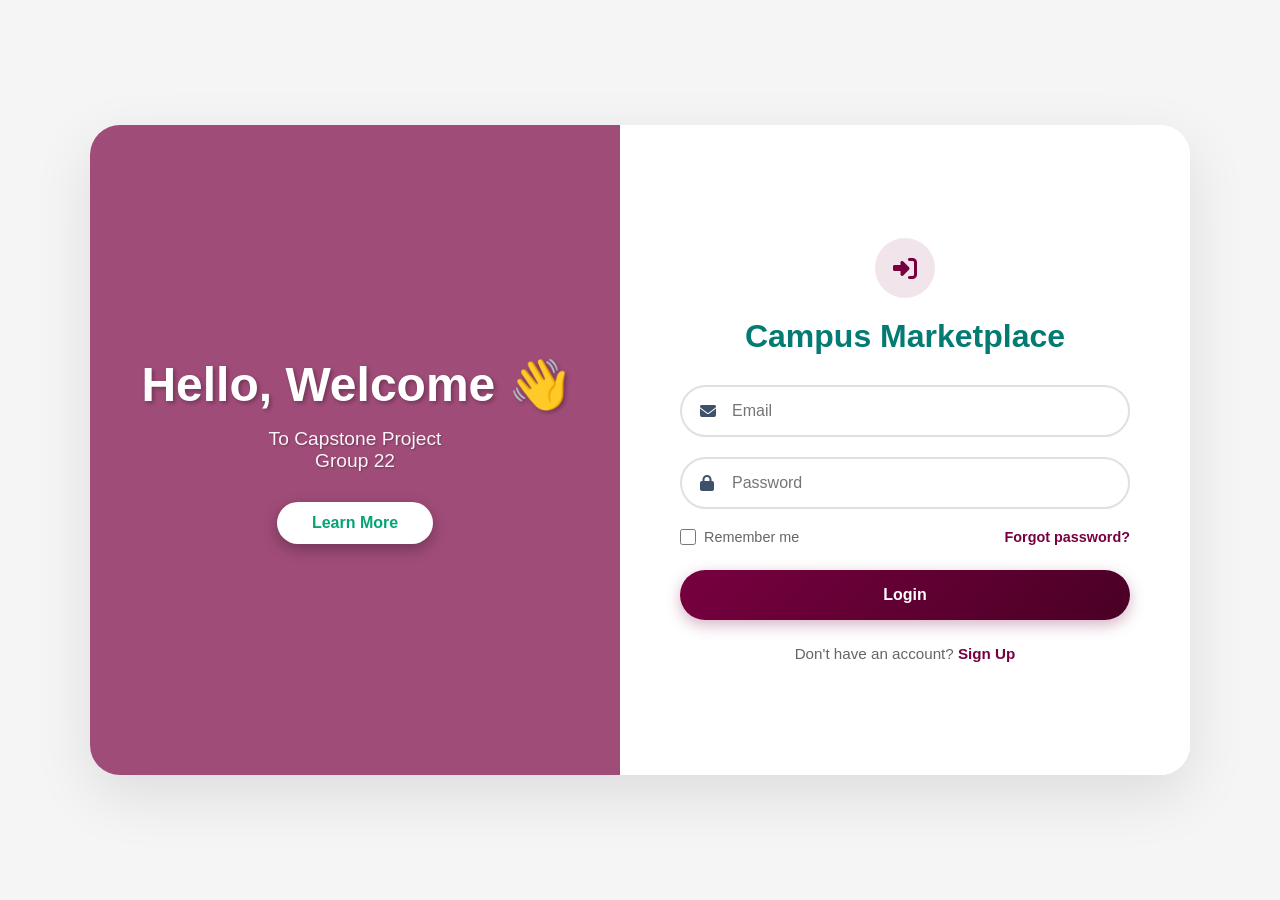
==== index.html @ 4e8b6c68 "first commit" ====
<!DOCTYPE html>
<html lang="en">
<head>
  <meta charset="UTF-8">
  <meta name="viewport" content="width=device-width, initial-scale=1.0">
  <title>Campus Marketplace - Authentication</title>
  <!-- In your <head>, fix this line: -->
<link rel="stylesheet" href="https://cdnjs.cloudflare.com/ajax/libs/font-awesome/6.5.0/css/all.min.css">
<!-- (removed trailing spaces) -->
  <link rel="stylesheet" href="css/style.css">
</head>
<body>

<div class="auth-container">
  <!-- Left Side - Changes based on form -->
  <div class="auth-left login-bg" id="authLeft">
    <div class="auth-left-content">
      <h1 id="leftTitle">Hello, Welcome 👋</h1>
      <p id="leftSubtitle">To Capstone Project<br>Group 22</p>
      <button class="learn-more-btn">Learn More</button>
    </div>
  </div>

  <!-- Right Side - Login Form -->
  <div class="auth-right" id="loginForm">
    <div class="auth-icon">
      <i class="fas fa-sign-in-alt"></i>
    </div>
    <h2>Campus Marketplace</h2>
    
    <form onsubmit="handleLogin(event)">
      <div class="form-group">
        <i class="fas fa-envelope"></i>
        <input type="email" id="loginEmail" placeholder="Email" required>
      </div>
      
      <div class="form-group">
        <i class="fas fa-lock"></i>
        <input type="password" id="loginPassword" placeholder="Password" required>
      </div>
      
      <div class="form-options">
        <label class="remember-me">
          <input type="checkbox">
          Remember me
        </label>
        <a href="#" class="forgot-password">Forgot password?</a>
      </div>
      
      <button type="submit" class="submit-btn">Login</button>
    </form>
    
    <div class="auth-switch">
      Don't have an account? <a onclick="showSignup()">Sign Up</a>
    </div>
  </div>

  <!-- Right Side - Signup Form -->
  <div class="auth-right hidden" id="signupForm">
    <div class="auth-icon">
      <i class="fas fa-user-plus"></i>
    </div>
    <h2>Create Account</h2>
    
    <form onsubmit="handleSignup(event)">
      <div class="form-group">
        <i class="fas fa-user"></i>
        <input type="text" id="signupName" placeholder="Full Name" required>
      </div>
      
      <div class="form-group">
        <i class="fas fa-envelope"></i>
        <input type="email" id="signupEmail" placeholder="Email" required>
      </div>
      
      <div class="form-group">
        <i class="fas fa-lock"></i>
        <input type="password" id="signupPassword" placeholder="Password" required minlength="6">
      </div>
      
      <label class="terms-checkbox">
        <input type="checkbox" id="termsAgree" required>
        <span>I agree to <a href="#">Terms & Conditions</a></span>
      </label>
      
      <p id="signupError" class="error-message"></p>
      
      <button type="submit" class="submit-btn">Sign Up</button>
    </form>
    
    <div class="auth-switch">
      Already have an account? <a onclick="showLogin()">Login</a>
    </div>
  </div>
</div>

<script src="js/script.js"></script>
<script>
// Toggle to Signup with different background image
function showSignup() {
  document.getElementById('loginForm').classList.add('hidden');
  document.getElementById('signupForm').classList.remove('hidden');
  
  // Change background image
  var leftPanel = document.getElementById('authLeft');
  leftPanel.classList.remove('login-bg');
  leftPanel.classList.add('signup-bg');
  
  // Change content
  document.getElementById('leftTitle').textContent = 'Join Us 👋';
  document.getElementById('leftSubtitle').innerHTML = 'Create your account<br>Group 22';
  document.querySelector('#signupForm .auth-icon i').className = 'fas fa-user-plus';
}

// Toggle to Login with different background image
function showLogin() {
  document.getElementById('signupForm').classList.add('hidden');
  document.getElementById('loginForm').classList.remove('hidden');
  
  // Change background image
  var leftPanel = document.getElementById('authLeft');
  leftPanel.classList.remove('signup-bg');
  leftPanel.classList.add('login-bg');
  
  // Change content
  document.getElementById('leftTitle').textContent = 'Hello, Welcome 👋';
  document.getElementById('leftSubtitle').innerHTML = 'To Capstone Project<br>Group 22';
  document.querySelector('#loginForm .auth-icon i').className = 'fas fa-sign-in-alt';
}

// Handle Login
function handleLogin(event) {
  event.preventDefault();
  
  var email = document.getElementById('loginEmail').value.trim();
  var password = document.getElementById('loginPassword').value.trim();
  
  if (!email || !password) {
    alert('Please fill in all fields');
    return;
  }
  
  if (login(email, password)) {
    window.location.href = 'dashboard.html';
  } else {
    alert('Invalid email or password');
  }
}

// Handle Signup
function handleSignup(event) {
  event.preventDefault();
  
  var name = document.getElementById('signupName').value.trim();
  var email = document.getElementById('signupEmail').value.trim();
  var password = document.getElementById('signupPassword').value.trim();
  var terms = document.getElementById('termsAgree').checked;
  
  if (!name || !email || !password) {
    alert('Please fill in all fields');
    return;
  }
  
  if (password.length < 6) {
    alert('Password must be at least 6 characters');
    return;
  }
  
  if (!terms) {
    alert('Please agree to Terms & Conditions');
    return;
  }
  
  if (signup(name, email, password)) {
    alert('Account created successfully! Please login.');
    showLogin();
  } else {
    var errorEl = document.getElementById('signupError');
    errorEl.textContent = 'Email already exists';
    errorEl.classList.add('show');
  }
}
</script>

</body>
</html>
---- css/style.css ----
* {
      margin: 0;
      padding: 0;
      box-sizing: border-box;
      font-family: 'Segoe UI', Tahoma, Geneva, Verdana, sans-serif;
    }

    body {
      min-height: 100vh;
      display: flex;
      align-items: center;
      justify-content: center;
      background: #f5f5f5;
      padding: 20px;
    }

    .auth-container {
      display: flex;
      width: 100%;
      max-width: 1100px;
      background: white;
      border-radius: 30px;
      overflow: hidden;
      box-shadow: 0 20px 60px rgba(0, 0, 0, 0.1);
      min-height: 650px;
    }

    /* Left Side - Image Background */
    .auth-left {
      flex: 1;
      position: relative;
      display: flex;
      flex-direction: column;
      justify-content: center;
      align-items: center;
      padding: 40px;
      color: white;
      overflow: hidden;
      background-size: cover;
      background-position: center;
      background-repeat: no-repeat;
      transition: all 0.5s ease;
    }

    /* Dark overlay for better text readability */
    .auth-left::before {
      content: '';
      position: absolute;
      top: 0;
      left: 0;
      right: 0;
      bottom: 0;
      background: rgba(120, 0, 64, 0.7);
      z-index: 1;
    }

    /* LOGIN Background Image */
    .auth-left.login-bg {
      background-image: url('/image/login-img.png');
    }

    /* SIGNUP Background Image */
    .auth-left.signup-bg {
      background-image: url('/image/logout\ -img.jpg');
    }

    .auth-left-content {
      position: relative;
      z-index: 2;
      text-align: center;
    }

    .auth-left h1 {
      font-size: 3rem;
      margin-bottom: 15px;
      font-weight: 700;
      text-shadow: 2px 2px 4px rgba(0,0,0,0.3);
    }

    .auth-left p {
      font-size: 1.2rem;
      margin-bottom: 30px;
      opacity: 0.95;
      text-shadow: 1px 1px 2px rgba(0,0,0,0.3);
    }

    .learn-more-btn {
      background: white;
      color: #03a575;
      padding: 12px 35px;
      border: none;
      border-radius: 25px;
      font-size: 1rem;
      font-weight: 600;
      cursor: pointer;
      transition: all 0.3s;
      box-shadow: 0 5px 15px rgba(0,0,0,0.3);
    }

    .learn-more-btn:hover {
      transform: translateY(-3px);
      box-shadow: 0 8px 20px rgba(0,0,0,0.4);
    }

    /* Right Side - Form */
    .auth-right {
      flex: 1;
      padding: 60px;
      display: flex;
      flex-direction: column;
      justify-content: center;
      background: white;
    }

    .auth-icon {
      width: 60px;
      height: 60px;
      background: rgba(120, 0, 64, 0.1);
      border-radius: 50%;
      display: flex;
      align-items: center;
      justify-content: center;
      margin: 0 auto 20px;
      color: #780040;
      font-size: 1.5rem;
    }

    .auth-right h2 {
      text-align: center;
      color: #037b73;
      font-size: 2rem;
      margin-bottom: 30px;
      font-weight: 700;
    }

    .form-group {
      margin-bottom: 20px;
      position: relative;
    }

    .form-group i {
      position: absolute;
      left: 20px;
      top: 50%;
      transform: translateY(-50%);
      color: #3d516b;
      font-size: 1rem;
    }

    .form-group input {
      width: 100%;
      padding: 15px 20px 15px 50px;
      border: 2px solid #e0e0e0;
      border-radius: 30px;
      font-size: 1rem;
      transition: all 0.3s;
      outline: none;
    }

    .form-group input:focus {
      border-color: #780040;
      box-shadow: 0 0 0 4px rgba(120, 0, 64, 0.1);
    }

    .form-options {
      display: flex;
      justify-content: space-between;
      align-items: center;
      margin-bottom: 25px;
      font-size: 0.9rem;
    }

    .remember-me {
      display: flex;
      align-items: center;
      gap: 8px;
      color: #666;
      cursor: pointer;
    }

    .remember-me input[type="checkbox"] {
      width: 16px;
      height: 16px;
      cursor: pointer;
      accent-color: #780040;
    }

    .forgot-password {
      color: #780040;
      text-decoration: none;
      font-weight: 600;
      transition: opacity 0.3s;
    }

    .forgot-password:hover {
      opacity: 0.8;
      text-decoration: underline;
    }

    .terms-checkbox {
      display: flex;
      align-items: center;
      gap: 10px;
      margin-bottom: 25px;
      color: #666;
      font-size: 0.9rem;
    }

    .terms-checkbox input {
      width: 18px;
      height: 18px;
      cursor: pointer;
      accent-color: #780040;
    }

    .terms-checkbox a {
      color: #780040;
      text-decoration: none;
      font-weight: 600;
    }

    .submit-btn {
      width: 100%;
      padding: 16px;
      background: linear-gradient(135deg, #780040 0%, #4a0025 100%);
      color: white;
      border: none;
      border-radius: 30px;
      font-size: 1rem;
      font-weight: 600;
      cursor: pointer;
      transition: all 0.3s;
      box-shadow: 0 5px 15px rgba(120, 0, 64, 0.3);
    }

    .submit-btn:hover {
      transform: translateY(-2px);
      box-shadow: 0 8px 20px rgba(120, 0, 64, 0.4);
    }

    .auth-switch {
      text-align: center;
      margin-top: 25px;
      color: #666;
      font-size: 0.95rem;
    }

    .auth-switch a {
      color: #780040;
      text-decoration: none;
      font-weight: 700;
      cursor: pointer;
    }

    .auth-switch a:hover {
      text-decoration: underline;
    }

    .hidden {
      display: none !important;
    }

    .error-message {
      color: #e74c3c;
      font-size: 0.85rem;
      margin-top: 5px;
      display: none;
    }

    .error-message.show {
      display: block;
    }

    /* Responsive */
    @media (max-width: 900px) {
      .auth-left {
        display: none;
      }
      .auth-right {
        padding: 40px;
      }
    }

    @media (max-width: 480px) {
      .auth-right {
        padding: 30px 20px;
      }
      .auth-right h2 {
        font-size: 1.5rem;
      }
    }
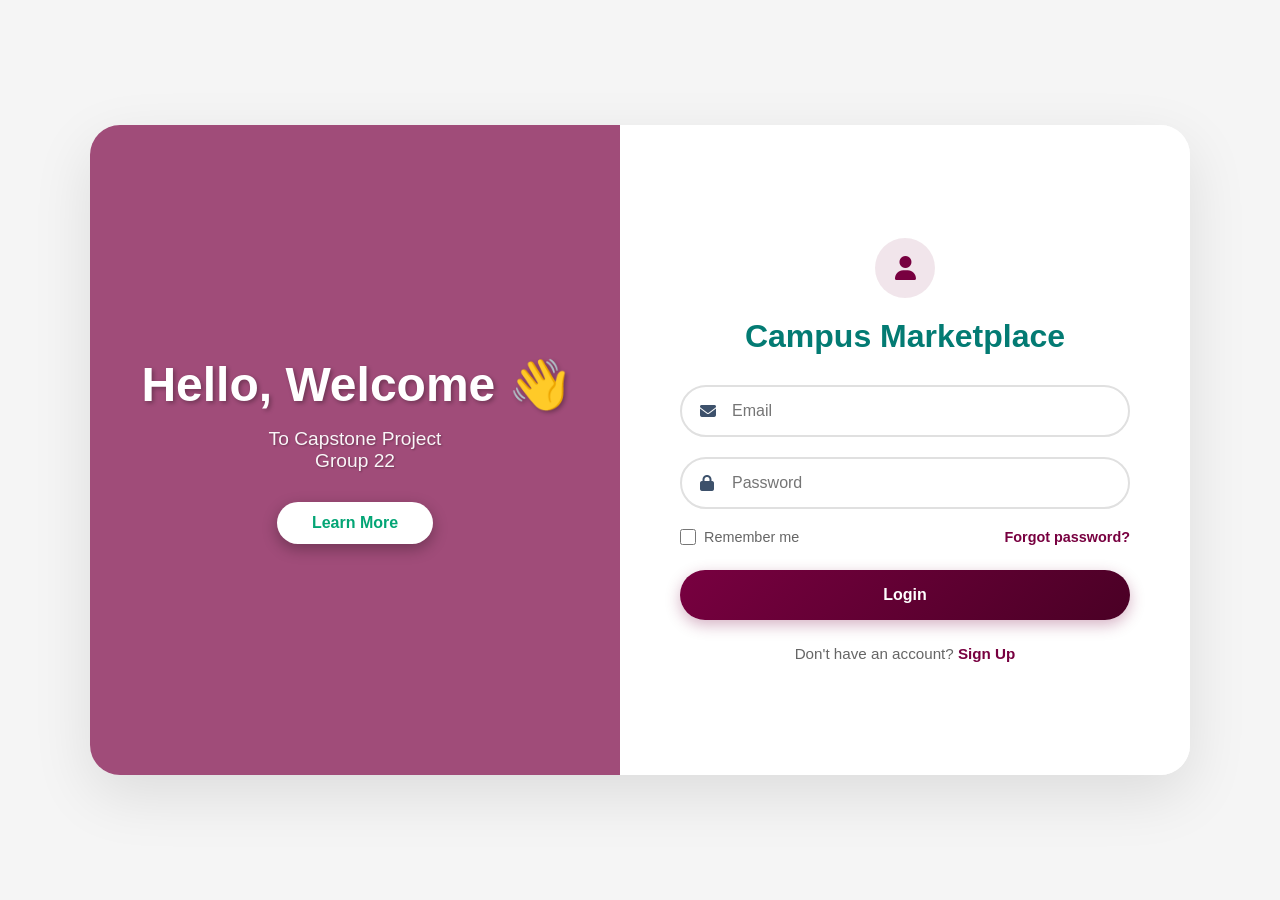
==== commit f8db6295: "Updated something" ====
--- a/index.html
+++ b/index.html
@@ -4,27 +4,28 @@
   <meta charset="UTF-8">
   <meta name="viewport" content="width=device-width, initial-scale=1.0">
   <title>Campus Marketplace - Authentication</title>
-  <!-- In your <head>, fix this line: -->
+ 
 <link rel="stylesheet" href="https://cdnjs.cloudflare.com/ajax/libs/font-awesome/6.5.0/css/all.min.css">
-<!-- (removed trailing spaces) -->
+
   <link rel="stylesheet" href="css/style.css">
 </head>
 <body>
 
 <div class="auth-container">
-  <!-- Left Side - Changes based on form -->
+ 
   <div class="auth-left login-bg" id="authLeft">
     <div class="auth-left-content">
       <h1 id="leftTitle">Hello, Welcome 👋</h1>
       <p id="leftSubtitle">To Capstone Project<br>Group 22</p>
-      <button class="learn-more-btn">Learn More</button>
+     <a href="https://chat.whatsapp.com/IncsGV5izgnFkD2ddx4iUE" target="_blank">
+  <button class="learn-more-btn">Learn More</button>
+</a>
     </div>
   </div>
 
-  <!-- Right Side - Login Form -->
   <div class="auth-right" id="loginForm">
     <div class="auth-icon">
-      <i class="fas fa-sign-in-alt"></i>
+      <i class="fas fa-user"></i>
     </div>
     <h2>Campus Marketplace</h2>
     
@@ -55,7 +56,7 @@
     </div>
   </div>
 
-  <!-- Right Side - Signup Form -->
+
   <div class="auth-right hidden" id="signupForm">
     <div class="auth-icon">
       <i class="fas fa-user-plus"></i>
@@ -96,7 +97,7 @@
 
 <script src="js/script.js"></script>
 <script>
-// Toggle to Signup with different background image
+// toggle bt images 
 function showSignup() {
   document.getElementById('loginForm').classList.add('hidden');
   document.getElementById('signupForm').classList.remove('hidden');
@@ -128,7 +129,7 @@
   document.querySelector('#loginForm .auth-icon i').className = 'fas fa-sign-in-alt';
 }
 
-// Handle Login
+// This  Handle Login
 function handleLogin(event) {
   event.preventDefault();
   
